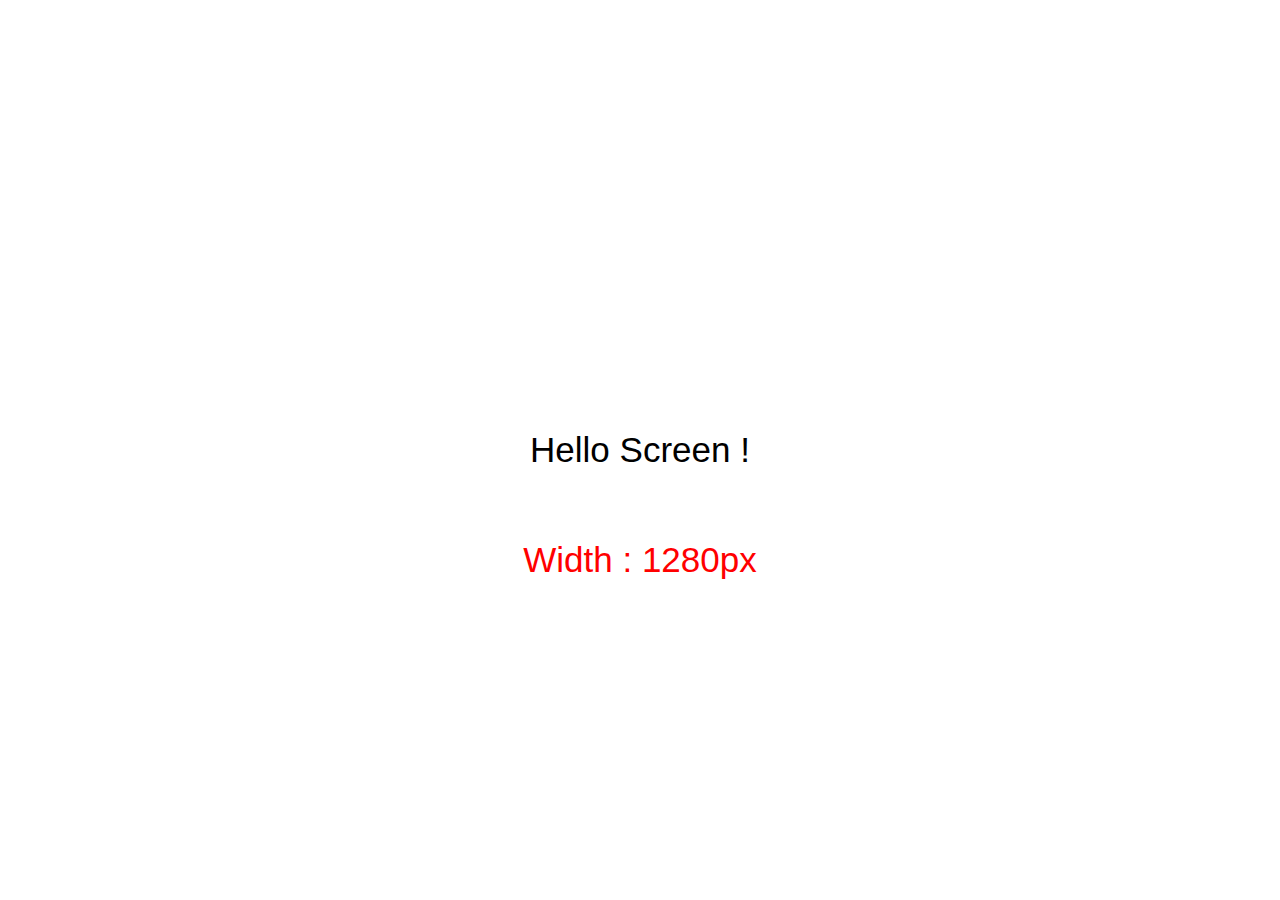
==== Proyecto2/index.html @ 77f4396f "Reestructuración del repositorio" ====
<!DOCTYPE html>
<html lang="en">
<head>
    <meta charset="UTF-8">
    <meta name="viewport" content="width=device-width, initial-scale=1.0">
    <link rel="stylesheet" href="style.css">
    <title>Media Query Practice</title>
</head>
<body>
    <div class="container">
        <div class="text">Hello Screen !</div>
    </div>

    <div id="size"></div>
</body>
<script src="main.js"></script>
</html>
---- Proyecto2/style.css ----
* {
  margin: 0px;
  padding: 0px;
  box-sizing: border-box;
}
* body {
  font-family: sans-serif;
  font-size: 35px;
}

.container {
  height: 100vh;
  display: grid;
  place-content: center;
  background-color: white;
}

#size {
  position: absolute;
  top: 60%;
  left: 50%;
  transform: translateX(-50%);
  font-size: 35px;
  color: red;
}

@media (max-width: 1200px) {
  .container {
    background-color: #bee1e6;
  }
}
@media (max-width: 992px) {
  .container {
    background-color: #52b788;
  }
}
@media (max-width: 768px) {
  .container {
    background-color: #fff1e6;
  }
}
@media (max-width: 576px) {
  .container {
    background-color: #cbb4db;
  }
}/*# sourceMappingURL=style.css.map */
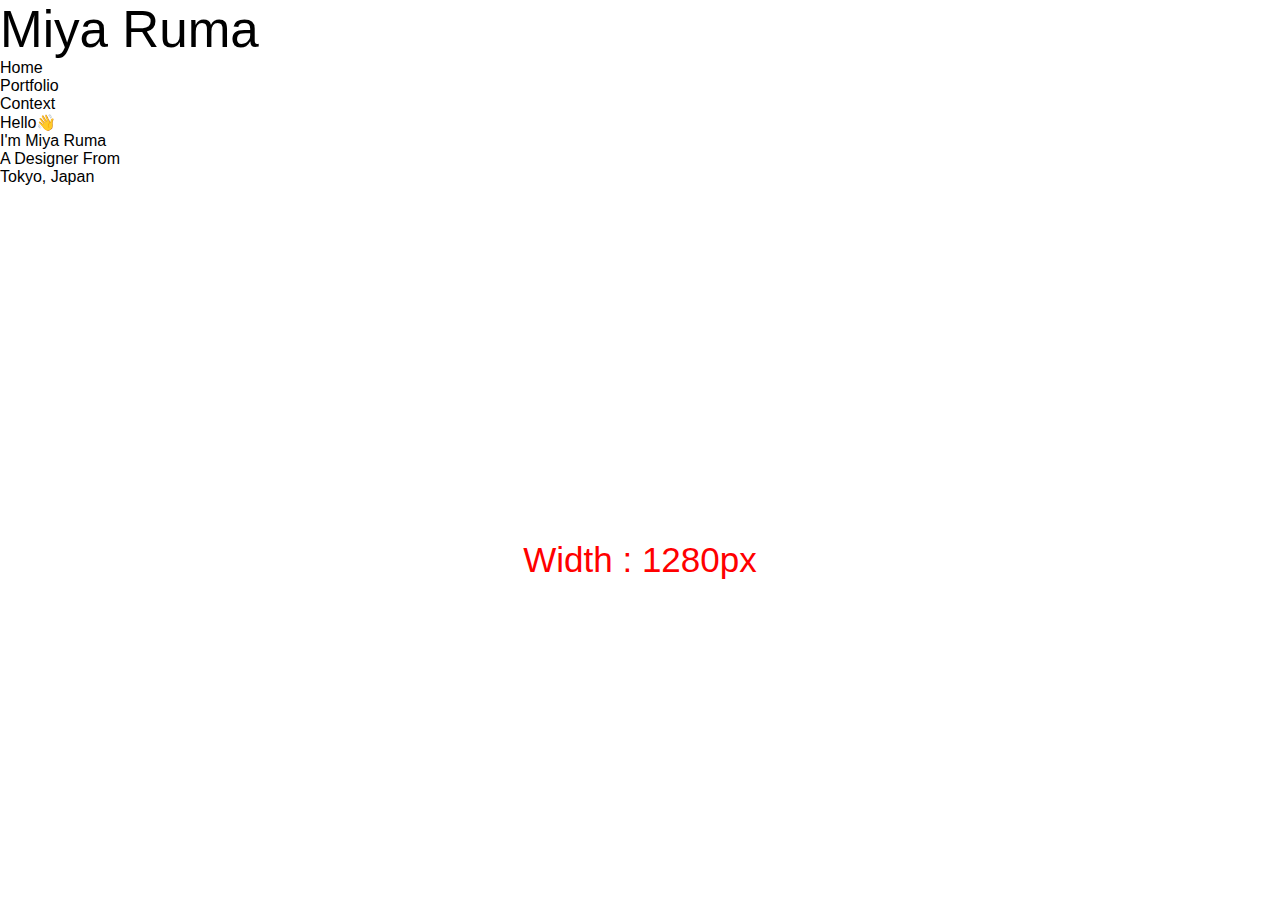
==== commit ce7fda5e: "Proyecto 2 - Implementando" ====
--- a/Proyecto2/index.html
+++ b/Proyecto2/index.html
@@ -1,17 +1,47 @@
 <!DOCTYPE html>
 <html lang="en">
+
 <head>
     <meta charset="UTF-8">
     <meta name="viewport" content="width=device-width, initial-scale=1.0">
     <link rel="stylesheet" href="style.css">
     <title>Media Query Practice</title>
 </head>
+
 <body>
     <div class="container">
-        <div class="text">Hello Screen !</div>
+        <div class="header"></div>
+            <div class="header__logo">Miya Ruma</div>
+            <div class="header__menu"></div>
+                <div class="header__menu-1">Home</div>
+                <div class="header__menu-2">Portfolio</div>
+                <div class="header__menu-3">Context</div>    
+        <div class="main"></div>
+            <div class="main__image"></div>
+            <div class="main__text">
+                <div class="main__text-1">Hello👋</div>
+                <div class="main__text-2">I'm <span>Miya Ruma </span></div>
+                <div class="main__text-3">A Designer From</div>
+                <div class="main__text-4">Tokyo, Japan</div>
+            </div>
+        <div class="footer">
+            <div class="footer__instagram">
+                <img src="" alt="">
+            </div>
+            <div class="footer__twitter">
+                <img src="" alt="">
+            </div>
+            <div class="footer__dribbble">
+                <img src="" alt="">
+            </div>
+            <div class="footer__behance">
+                <img src="" alt="">
+            </div>
+        </div>
     </div>
 
     <div id="size"></div>
 </body>
 <script src="main.js"></script>
+
 </html>--- a/Proyecto2/style.css
+++ b/Proyecto2/style.css
@@ -5,14 +5,6 @@
 }
 * body {
   font-family: sans-serif;
-  font-size: 35px;
-}
-
-.container {
-  height: 100vh;
-  display: grid;
-  place-content: center;
-  background-color: white;
 }
 
 #size {
@@ -24,23 +16,21 @@
   color: red;
 }
 
-@media (max-width: 1200px) {
-  .container {
-    background-color: #bee1e6;
-  }
+.container {
+  height: 100vh;
 }
-@media (max-width: 992px) {
-  .container {
-    background-color: #52b788;
-  }
+
+.header {
+  display: flex;
+  flex-direction: row;
+  justify-content: space-between;
 }
-@media (max-width: 768px) {
-  .container {
-    background-color: #fff1e6;
-  }
+.header__logo {
+  font-size: 4vw;
 }
-@media (max-width: 576px) {
-  .container {
-    background-color: #cbb4db;
-  }
+.header__menu {
+  display: flex;
+  flex-direction: row;
+  font-size: 2.5vw;
+  gap: 15px;
 }/*# sourceMappingURL=style.css.map */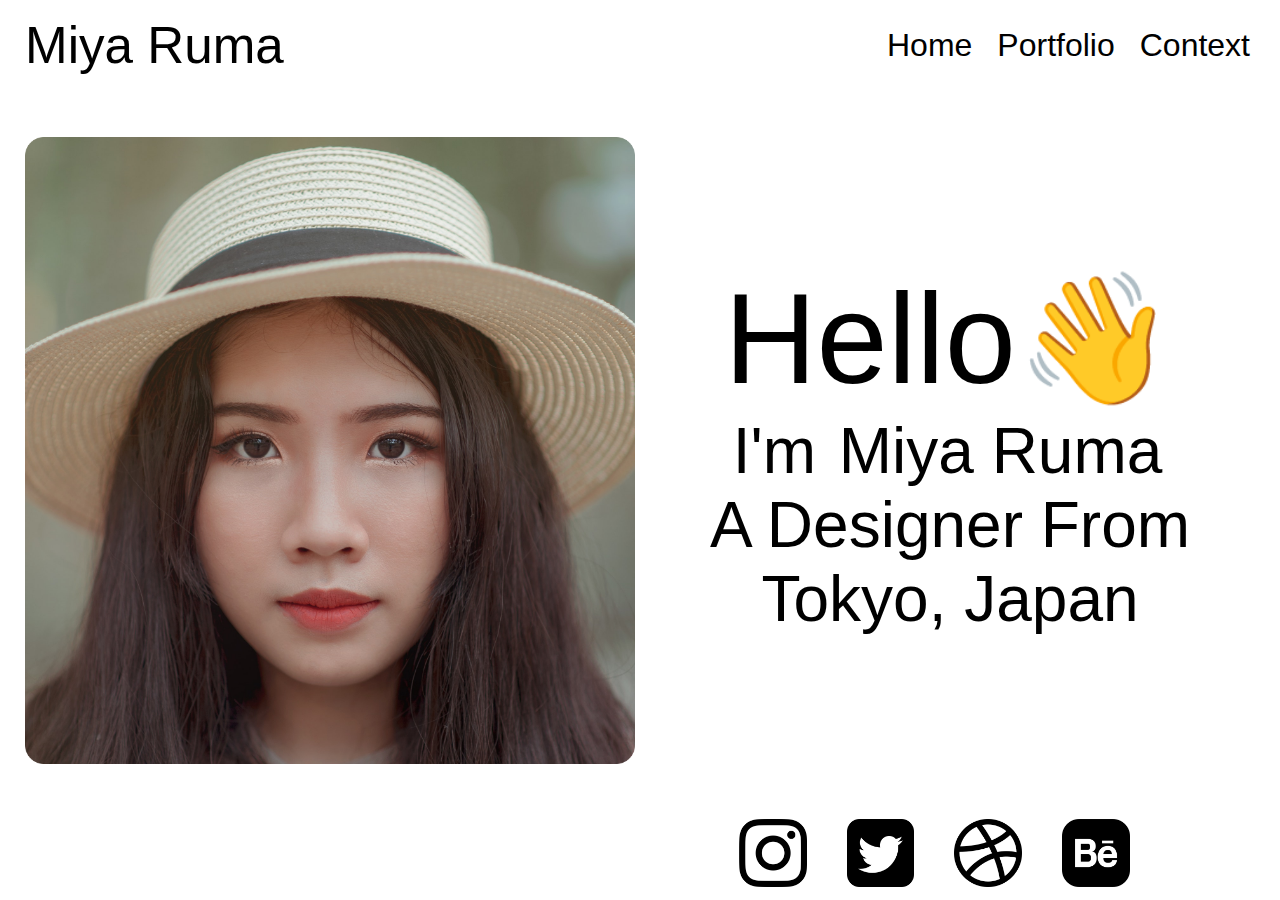
==== commit 402e2899: "Proyecto 2 - Terminado" ====
--- a/Proyecto2/index.html
+++ b/Proyecto2/index.html
@@ -10,13 +10,15 @@
 
 <body>
     <div class="container">
-        <div class="header"></div>
+        <div class="header">
             <div class="header__logo">Miya Ruma</div>
-            <div class="header__menu"></div>
+            <div class="header__menu">
                 <div class="header__menu-1">Home</div>
                 <div class="header__menu-2">Portfolio</div>
-                <div class="header__menu-3">Context</div>    
-        <div class="main"></div>
+                <div class="header__menu-3">Context</div> 
+            </div> 
+        </div>  
+        <div class="main">
             <div class="main__image"></div>
             <div class="main__text">
                 <div class="main__text-1">Hello👋</div>
@@ -24,23 +26,24 @@
                 <div class="main__text-3">A Designer From</div>
                 <div class="main__text-4">Tokyo, Japan</div>
             </div>
+        </div>
         <div class="footer">
             <div class="footer__instagram">
-                <img src="" alt="">
+                <img src="../images/instagram.png" alt="">
             </div>
             <div class="footer__twitter">
-                <img src="" alt="">
+                <img src="../images/twitter-sign.png" alt="">
             </div>
             <div class="footer__dribbble">
-                <img src="" alt="">
+                <img src="../images/dribbble-logo.png" alt="">
             </div>
             <div class="footer__behance">
-                <img src="" alt="">
+                <img src="../images/behance.png" alt="">
             </div>
         </div>
     </div>
 
-    <div id="size"></div>
+    <!-- <div id="size"></div> -->
 </body>
 <script src="main.js"></script>
 
--- a/Proyecto2/style.css
+++ b/Proyecto2/style.css
@@ -1,5 +1,5 @@
 * {
-  margin: 0px;
+  margin: 0px 5px;
   padding: 0px;
   box-sizing: border-box;
 }
@@ -21,9 +21,11 @@
 }
 
 .header {
+  height: 10%;
   display: flex;
   flex-direction: row;
   justify-content: space-between;
+  align-items: center;
 }
 .header__logo {
   font-size: 4vw;
@@ -33,4 +35,84 @@
   flex-direction: row;
   font-size: 2.5vw;
   gap: 15px;
+}
+
+.main {
+  height: 80%;
+  display: flex;
+  flex-direction: row;
+}
+.main__image {
+  background-image: url("../images/Portrait.png");
+  background-size: contain;
+  background-position: left center;
+  background-repeat: no-repeat;
+  width: 50%;
+}
+.main__text {
+  width: 50%;
+  display: flex;
+  justify-content: center;
+  align-items: center;
+  flex-direction: column;
+}
+.main__text-1 {
+  font-size: 10vw;
+}
+.main__text-2, .main__text-3, .main__text-4 {
+  font-size: 5vw;
+}
+
+.footer {
+  height: 10%;
+  display: flex;
+  flex-direction: row;
+  align-items: center;
+  justify-content: flex-end;
+  gap: 20px;
+  margin-right: 10%;
+}
+.footer [class^=footer__] img {
+  width: 5.3vw;
+}
+
+@media (max-width: 650px) {
+  .header {
+    justify-content: center;
+  }
+  .header__logo {
+    font-size: 40px;
+  }
+  .header__menu {
+    display: none;
+  }
+  .main {
+    flex-direction: column;
+    justify-content: center;
+    align-items: center;
+  }
+  .main__image {
+    width: 200px;
+    height: 200px;
+    border-radius: 100%;
+    background-size: 100%;
+    background-position: center;
+  }
+  .main__text {
+    width: 100%;
+  }
+  .main__text-1 {
+    display: none;
+  }
+  .main__text-2, .main__text-3, .main__text-4 {
+    font-size: 30px;
+  }
+  .footer {
+    justify-content: center;
+    margin: 0px;
+  }
+  .footer [class^=footer__] img {
+    width: 45px;
+    height: 45px;
+  }
 }/*# sourceMappingURL=style.css.map */